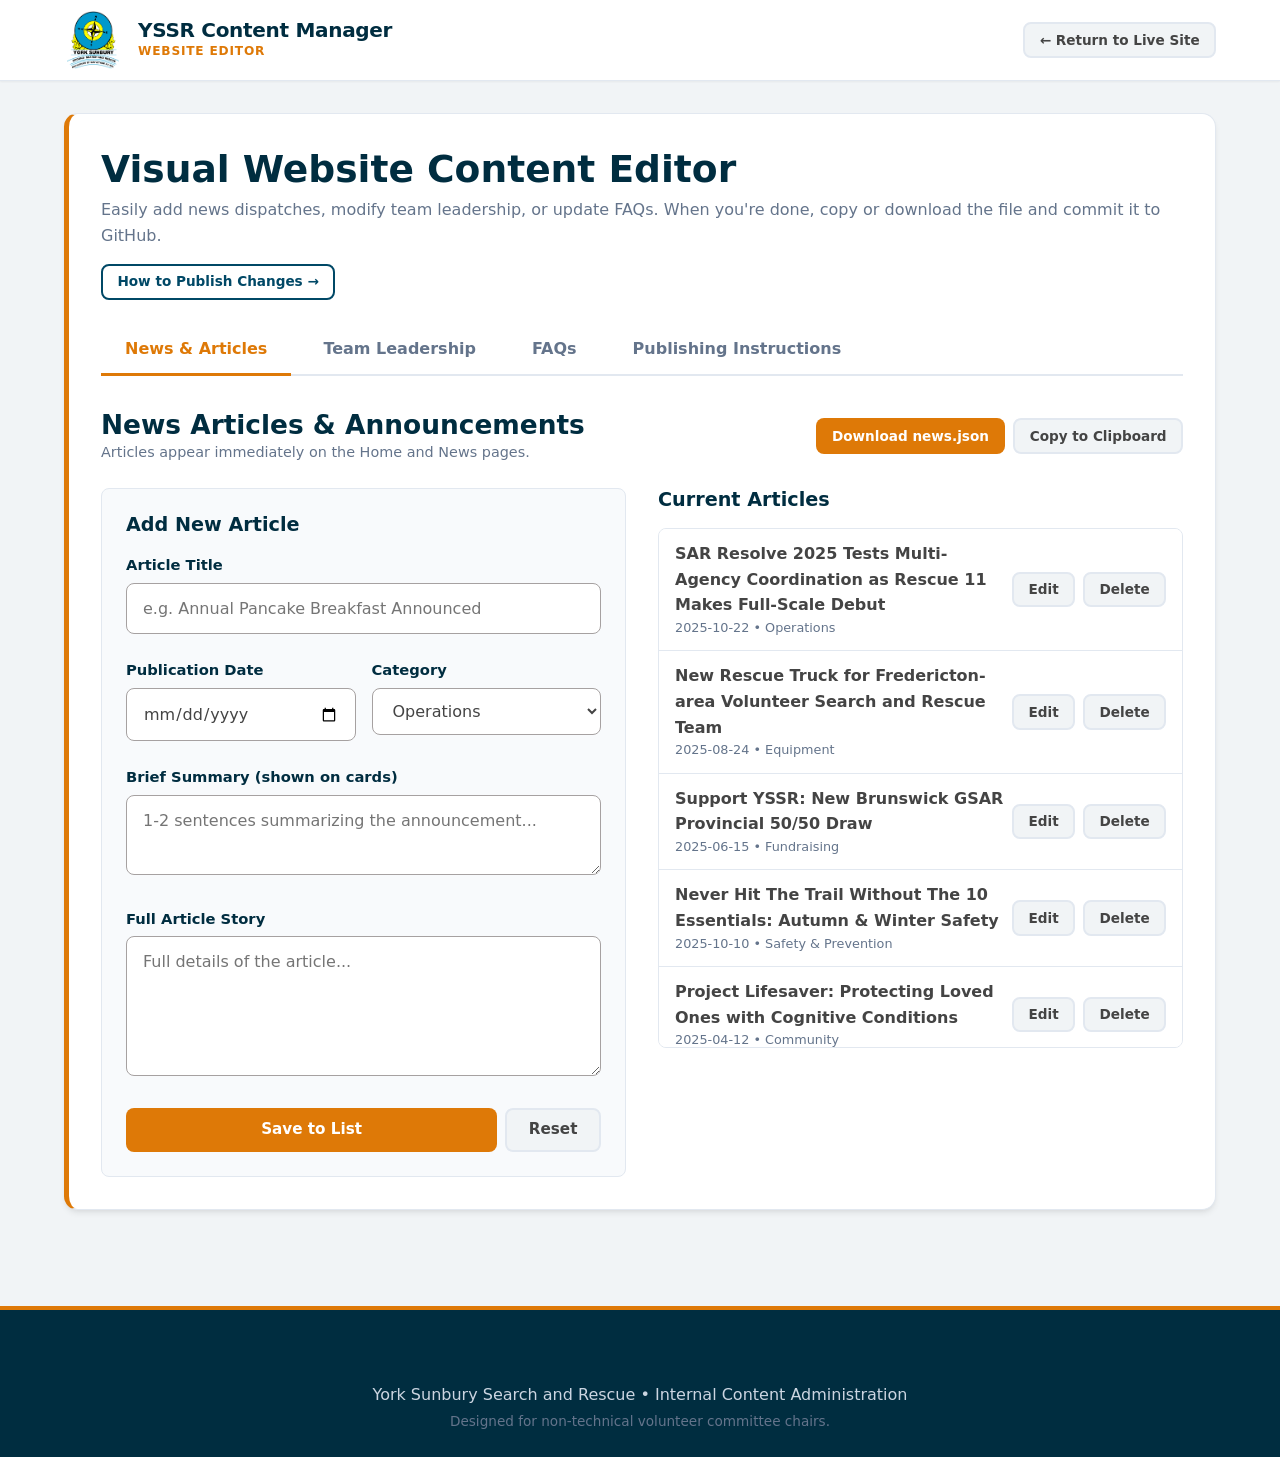
==== admin.html @ ed3f0718 "initial commit" ====
<!DOCTYPE html>
<html lang="en">
<head>
  <meta charset="UTF-8">
  <meta name="viewport" content="width=device-width, initial-scale=1.0">
  <title>Website Content Manager | York Sunbury Search and Rescue</title>
  <meta name="description" content="Visual Content Manager for YSSR volunteers and committee chairs to update news, team lists, and FAQs without touching code.">
  <link rel="icon" type="image/svg+xml" href="assets/images/favicon.ico">
  <link rel="stylesheet" href="css/styles.css">
  <style>
    .code-box {
      background: #0f172a;
      color: #38bdf8;
      padding: 1rem;
      border-radius: var(--radius-md);
      font-family: monospace;
      font-size: 0.85rem;
      overflow-x: auto;
      max-height: 250px;
    }
  </style>
</head>
<body style="background-color: var(--color-bg-alt);">
  <a href="#main-content" class="skip-to-content">Skip to main content</a>

  <!-- Header -->
  <header class="site-header">
    <div class="container header-inner">
      <a href="index.html" class="brand-identity">
        <img src="assets/images/logo.png" alt="York Sunbury Search and Rescue Crest" class="brand-logo-img">
        <div class="brand-titles">
          <span class="brand-name">YSSR Content Manager</span>
          <span class="brand-sub">Website Editor</span>
        </div>
      </a>

      <div class="nav-actions">
        <a href="index.html" class="btn btn-secondary btn-sm">&larr; Return to Live Site</a>
      </div>
    </div>
  </header>

  <main id="main-content" style="padding: 2rem 0 4rem 0;">
    <div class="container">
      <!-- Status message toast -->
      <div id="adminStatusMessage" style="display:none; background-color: var(--color-forest-light); color: var(--color-forest); padding: 1rem 1.5rem; border-radius: var(--radius-md); margin-bottom: 1.5rem; font-weight: 700; border-left: 4px solid var(--color-forest);"></div>

      <!-- Overview Banner -->
      <div class="admin-card" style="border-left: 5px solid var(--color-sar-orange);">
        <div class="admin-header-actions">
          <div>
            <h2 style="margin-bottom: 0.25rem;">Visual Website Content Editor</h2>
            <p style="color: var(--color-text-muted); margin-bottom: 0;">
              Easily add news dispatches, modify team leadership, or update FAQs. When you're done, copy or download the file and commit it to GitHub.
            </p>
          </div>
          <div>
            <a href="#how-to-publish" class="btn btn-outline-navy btn-sm">How to Publish Changes &rarr;</a>
          </div>
        </div>

        <!-- Tab Navigation -->
        <div class="tab-nav">
          <button type="button" class="active" data-tab="news">News &amp; Articles</button>
          <button type="button" data-tab="team">Team Leadership</button>
          <button type="button" data-tab="faq">FAQs</button>
          <button type="button" data-tab="guide">Publishing Instructions</button>
        </div>

        <!-- TAB 1: NEWS -->
        <div id="tab-news" class="admin-tab-pane">
          <div class="admin-header-actions">
            <div>
              <h3 style="margin-bottom: 0;">News Articles &amp; Announcements</h3>
              <p style="font-size: 0.9rem; color: var(--color-text-muted); margin-bottom: 0;">Articles appear immediately on the Home and News pages.</p>
            </div>
            <div style="display:flex; gap:0.5rem; flex-wrap:wrap;">
              <button type="button" class="btn btn-primary btn-sm" onclick="YSSRAdmin.exportData('news')">Download news.json</button>
              <button type="button" class="btn btn-secondary btn-sm" onclick="YSSRAdmin.copyToClipboard('news')">Copy to Clipboard</button>
            </div>
          </div>

          <div style="display: grid; grid-template-columns: 1fr 1fr; gap: 2rem; margin-top: 1.5rem;">
            <!-- Form -->
            <div style="background: var(--color-bg-light); border: 1px solid var(--color-border); border-radius: var(--radius-md); padding: 1.5rem;">
              <h4 id="newsFormHeading" style="margin-bottom: 1rem;">Add New Article</h4>
              <form id="newsEditForm">
                <div class="form-group">
                  <label for="newsTitle" class="form-label">Article Title</label>
                  <input type="text" id="newsTitle" class="form-control" required placeholder="e.g. Annual Pancake Breakfast Announced">
                </div>

                <div style="display: grid; grid-template-columns: 1fr 1fr; gap: 1rem;">
                  <div class="form-group">
                    <label for="newsDate" class="form-label">Publication Date</label>
                    <input type="date" id="newsDate" class="form-control" required>
                  </div>
                  <div class="form-group">
                    <label for="newsCategory" class="form-label">Category</label>
                    <select id="newsCategory" class="form-control" required>
                      <option value="Operations">Operations</option>
                      <option value="Equipment">Equipment</option>
                      <option value="Fundraising">Fundraising</option>
                      <option value="Safety & Prevention">Safety &amp; Prevention</option>
                      <option value="Community">Community</option>
                    </select>
                  </div>
                </div>

                <div class="form-group">
                  <label for="newsSummary" class="form-label">Brief Summary (shown on cards)</label>
                  <textarea id="newsSummary" class="form-control" style="min-height: 80px;" required placeholder="1-2 sentences summarizing the announcement..."></textarea>
                </div>

                <div class="form-group">
                  <label for="newsContent" class="form-label">Full Article Story</label>
                  <textarea id="newsContent" class="form-control" style="min-height: 140px;" required placeholder="Full details of the article..."></textarea>
                </div>

                <div style="display:flex; gap:0.5rem;">
                  <button type="submit" class="btn btn-primary" style="flex-grow:1;">Save to List</button>
                  <button type="button" class="btn btn-secondary" onclick="YSSRAdmin.resetNewsForm()">Reset</button>
                </div>
              </form>
            </div>

            <!-- List -->
            <div>
              <h4 style="margin-bottom: 1rem;">Current Articles</h4>
              <div id="adminNewsList" style="border: 1px solid var(--color-border); border-radius: var(--radius-md); max-height: 520px; overflow-y: auto;">
                <!-- Filled dynamically by admin.js -->
              </div>
            </div>
          </div>
        </div>

        <!-- TAB 2: TEAM -->
        <div id="tab-team" class="admin-tab-pane" style="display:none;">
          <div class="admin-header-actions">
            <div>
              <h3 style="margin-bottom: 0;">Board &amp; Committee Roster</h3>
              <p style="font-size: 0.9rem; color: var(--color-text-muted); margin-bottom: 0;">Updates the leadership section on the Who We Are page.</p>
            </div>
            <div style="display:flex; gap:0.5rem; flex-wrap:wrap;">
              <button type="button" class="btn btn-primary btn-sm" onclick="YSSRAdmin.exportData('team')">Download team.json</button>
              <button type="button" class="btn btn-secondary btn-sm" onclick="YSSRAdmin.copyToClipboard('team')">Copy to Clipboard</button>
            </div>
          </div>

          <div style="display: grid; grid-template-columns: 1fr 1fr; gap: 2rem; margin-top: 1.5rem;">
            <!-- Form -->
            <div style="background: var(--color-bg-light); border: 1px solid var(--color-border); border-radius: var(--radius-md); padding: 1.5rem;">
              <h4 style="margin-bottom: 1rem;">Add Team Member</h4>
              <form id="teamEditForm">
                <div class="form-group">
                  <label for="teamName" class="form-label">Full Name</label>
                  <input type="text" id="teamName" class="form-control" required placeholder="e.g. Jane Smith">
                </div>

                <div class="form-group">
                  <label for="teamRole" class="form-label">Role / Title</label>
                  <input type="text" id="teamRole" class="form-control" required placeholder="e.g. Training Committee Chair">
                </div>

                <div class="form-group">
                  <label for="teamGroup" class="form-label">Classification</label>
                  <select id="teamGroup" class="form-control" required>
                    <option value="executive">Executive Board (President, VP, Secretary, Treasurer)</option>
                    <option value="committees">Operational &amp; Committee Leadership</option>
                  </select>
                </div>

                <div class="form-group">
                  <label for="teamBio" class="form-label">Brief Description of Responsibilities</label>
                  <textarea id="teamBio" class="form-control" style="min-height: 80px;" placeholder="Oversees..."></textarea>
                </div>

                <button type="submit" class="btn btn-primary" style="width: 100%;">Add Member</button>
              </form>
            </div>

            <!-- List -->
            <div>
              <h4 style="margin-bottom: 1rem;">Active Leadership</h4>
              <div id="adminTeamList" style="border: 1px solid var(--color-border); border-radius: var(--radius-md); max-height: 520px; overflow-y: auto;">
                <!-- Dynamic list -->
              </div>
            </div>
          </div>
        </div>

        <!-- TAB 3: FAQ -->
        <div id="tab-faq" class="admin-tab-pane" style="display:none;">
          <div class="admin-header-actions">
            <div>
              <h3 style="margin-bottom: 0;">Frequently Asked Questions</h3>
              <p style="font-size: 0.9rem; color: var(--color-text-muted); margin-bottom: 0;">Updates the FAQ accordions on the Join Our Team and Contact pages.</p>
            </div>
            <div style="display:flex; gap:0.5rem; flex-wrap:wrap;">
              <button type="button" class="btn btn-primary btn-sm" onclick="YSSRAdmin.exportData('faq')">Download faq.json</button>
              <button type="button" class="btn btn-secondary btn-sm" onclick="YSSRAdmin.copyToClipboard('faq')">Copy to Clipboard</button>
            </div>
          </div>

          <div style="display: grid; grid-template-columns: 1fr 1fr; gap: 2rem; margin-top: 1.5rem;">
            <!-- Form -->
            <div style="background: var(--color-bg-light); border: 1px solid var(--color-border); border-radius: var(--radius-md); padding: 1.5rem;">
              <h4 style="margin-bottom: 1rem;">Add FAQ</h4>
              <form id="faqEditForm">
                <div class="form-group">
                  <label for="faqQuestion" class="form-label">Question</label>
                  <input type="text" id="faqQuestion" class="form-control" required placeholder="e.g. Do members receive mileage reimbursement?">
                </div>

                <div class="form-group">
                  <label for="faqCategory" class="form-label">Category</label>
                  <select id="faqCategory" class="form-control" required>
                    <option value="recruitment">Recruitment</option>
                    <option value="membership">Membership</option>
                    <option value="operations">Operations</option>
                    <option value="donations">Donations</option>
                  </select>
                </div>

                <div class="form-group">
                  <label for="faqAnswer" class="form-label">Detailed Answer</label>
                  <textarea id="faqAnswer" class="form-control" style="min-height: 120px;" required placeholder="Write the answer here..."></textarea>
                </div>

                <button type="submit" class="btn btn-primary" style="width: 100%;">Add FAQ</button>
              </form>
            </div>

            <!-- List -->
            <div>
              <h4 style="margin-bottom: 1rem;">Current FAQs</h4>
              <div id="adminFaqList" style="border: 1px solid var(--color-border); border-radius: var(--radius-md); max-height: 520px; overflow-y: auto;">
                <!-- Dynamic list -->
              </div>
            </div>
          </div>
        </div>

        <!-- TAB 4: PUBLISHING GUIDE -->
        <div id="tab-guide" class="admin-tab-pane" style="display:none;" id="how-to-publish">
          <h3>How to Publish Changes (1-Minute Guide for Non-Technical Members)</h3>
          <p class="lead">
            Because this website is static and hosted on GitHub Pages, publishing an update is as easy as editing a text document on GitHub.com without installing any software!
          </p>

          <div class="spotlight-grid" style="margin-top: 1.5rem;">
            <div>
              <h4>Method A: Directly on GitHub.com (Recommended for Fast Edits)</h4>
              <ol style="padding-left: 1.25rem; font-size: 0.95rem;">
                <li style="margin-bottom: 0.75rem;">
                  Use this tool to make your edits and click <strong>"Copy to Clipboard"</strong> above.
                </li>
                <li style="margin-bottom: 0.75rem;">
                  Navigate to your GitHub repository in your web browser (e.g. <code>github.com/yorksunburysar/website</code>).
                </li>
                <li style="margin-bottom: 0.75rem;">
                  Click on the <code>data/</code> folder, then select the file (<code>news.json</code>, <code>team.json</code>, or <code>faq.json</code>).
                </li>
                <li style="margin-bottom: 0.75rem;">
                  Click the <strong>Pencil icon (Edit this file)</strong> in the top right.
                </li>
                <li style="margin-bottom: 0.75rem;">
                  Select all and Paste your copied content.
                </li>
                <li>
                  Click the green <strong>"Commit changes"</strong> button. Your website updates automatically in about 30 seconds!
                </li>
              </ol>
            </div>

            <div>
              <h4>Method B: Drag &amp; Drop Downloaded File</h4>
              <ol style="padding-left: 1.25rem; font-size: 0.95rem;">
                <li style="margin-bottom: 0.75rem;">
                  Click <strong>"Download [file].json"</strong> above to save the file to your Downloads folder.
                </li>
                <li style="margin-bottom: 0.75rem;">
                  Open the repository on GitHub in the <code>data/</code> folder.
                </li>
                <li style="margin-bottom: 0.75rem;">
                  Click <strong>Add file &rarr; Upload files</strong> and drag the downloaded file in.
                </li>
                <li>
                  Click <strong>Commit changes</strong>.
                </li>
              </ol>
            </div>
          </div>
        </div>
      </div>
    </div>
  </main>

  <!-- Site Footer -->
  <footer class="site-footer">
    <div class="container text-center" style="text-align: center;">
      <p style="margin-bottom: 0.25rem;">York Sunbury Search and Rescue &bull; Internal Content Administration</p>
      <p style="font-size: 0.85rem; color: #64748b; margin-bottom: 0;">Designed for non-technical volunteer committee chairs.</p>
    </div>
  </footer>

  <script src="js/data-loader.js"></script>
  <script src="js/admin.js"></script>
</body>
</html>
---- css/styles.css ----
/* ==========================================================================
   York Sunbury Search and Rescue (YSSR) - Master Stylesheet
   Modern, accessible, fast, and responsive stylesheet
   ========================================================================== */

:root {
  /* Official YSSR Brand Color Palette */
  --color-primary-navy: #004866;       /* Official Dark Teal / Deep Navy */
  --color-navy-dark: #002d40;          /* Deep rich background navy */
  --color-navy-medium: #004866;        /* Official primary */
  --color-navy-light: #0090cc;         /* Official Bright SAR Blue */
  
  --color-sar-blue: #0090cc;           /* Official SAR Blue */
  --color-sar-blue-hover: #007bb0;     /* Blue Hover */
  --color-sar-blue-light: #e6f6fc;     /* Soft Blue Tint */
  --color-sar-teal-dark: #004866;      /* Official Deep Teal */

  --color-sar-orange: #de7907;         /* Official YSSR Warm Safety Orange */
  --color-sar-orange-hover: #be6504;   /* Deep Orange Hover */
  --color-sar-orange-light: #fef5ea;   /* Warm Orange Tint */
  --color-sar-orange-bright: #de7907;  /* Official Warm Orange */

  --color-gold: #ffff00;               /* Official Hi-Vis Rescue Yellow */
  --color-gold-light: #fffde6;         /* Soft Yellow Tint */

  --color-forest: #15803d;             /* AdventureSmart / Nature Accent */
  --color-forest-light: #dcfce7;

  --color-danger-red: #dc2626;         /* Emergency 911 Red */
  --color-danger-bg: #fee2e2;

  /* Official Neutrals */
  --color-white: #ffffff;              /* Official White */
  --color-black: #000000;              /* Official Black */
  --color-charcoal: #444444;           /* Official Dark Charcoal Grey */
  --color-silver: #a6a1a1;             /* Official Silver / Muted Slate */

  --color-bg-light: #f8fafc;
  --color-bg-alt: #f1f4f6;
  --color-border: #e2e8f0;
  --color-border-dark: #a6a1a1;

  --color-text-main: #444444;          /* Official Charcoal Text */
  --color-text-muted: #64748b;
  --color-text-light: #a6a1a1;         /* Official Silver Text */
  --color-text-inverse: #ffffff;

  /* Typography */
  --font-family-base: system-ui, -apple-system, BlinkMacSystemFont, 'Segoe UI', Roboto, Helvetica, Arial, sans-serif;
  --font-family-heading: system-ui, -apple-system, BlinkMacSystemFont, 'Segoe UI', Roboto, Helvetica, Arial, sans-serif;

  /* Spacing */
  --space-xxs: 0.25rem;
  --space-xs: 0.5rem;
  --space-sm: 0.75rem;
  --space-md: 1rem;
  --space-lg: 1.5rem;
  --space-xl: 2rem;
  --space-2xl: 3rem;
  --space-3xl: 4.5rem;

  /* Borders & Shadows */
  --radius-sm: 4px;
  --radius-md: 8px;
  --radius-lg: 14px;
  --radius-xl: 20px;
  --radius-full: 9999px;

  --shadow-sm: 0 1px 2px 0 rgba(0, 0, 0, 0.05);
  --shadow-md: 0 4px 6px -1px rgba(0, 0, 0, 0.08), 0 2px 4px -2px rgba(0, 0, 0, 0.05);
  --shadow-lg: 0 10px 15px -3px rgba(0, 0, 0, 0.1), 0 4px 6px -4px rgba(0, 0, 0, 0.05);
  --shadow-xl: 0 20px 25px -5px rgba(0, 0, 0, 0.12), 0 8px 10px -6px rgba(0, 0, 0, 0.04);

  --max-content-width: 1200px;
  --transition-normal: 0.25s cubic-bezier(0.16, 1, 0.3, 1);
}

/* Base Reset & Typography */
*, *::before, *::after {
  box-sizing: border-box;
  margin: 0;
  padding: 0;
}

html {
  font-size: 16px;
  scroll-behavior: smooth;
  scroll-padding-top: 80px;
}

body {
  font-family: var(--font-family-base);
  color: var(--color-text-main);
  background-color: var(--color-bg-light);
  line-height: 1.6;
  -webkit-font-smoothing: antialiased;
}

img, svg {
  display: block;
  max-width: 100%;
}

a {
  color: var(--color-sar-orange);
  text-decoration: none;
  transition: color var(--transition-normal);
}

a:hover, a:focus-visible {
  color: var(--color-sar-orange-hover);
  text-decoration: underline;
}

button, input, textarea, select {
  font: inherit;
}

h1, h2, h3, h4, h5, h6 {
  font-family: var(--font-family-heading);
  color: var(--color-navy-dark);
  line-height: 1.25;
  font-weight: 800;
  margin-bottom: var(--space-sm);
}

h1 { font-size: clamp(2rem, 4vw + 1rem, 3.25rem); }
h2 { font-size: clamp(1.75rem, 3vw + 0.5rem, 2.35rem); }
h3 { font-size: clamp(1.35rem, 2vw + 0.5rem, 1.65rem); }
h4 { font-size: 1.2rem; }

p {
  margin-bottom: var(--space-md);
}

p.lead {
  font-size: 1.2rem;
  line-height: 1.7;
  color: var(--color-text-muted);
}

ul, ol {
  margin-bottom: var(--space-md);
  padding-left: var(--space-xl);
}

/* Accessibility Skip Link */
.skip-to-content {
  position: absolute;
  top: -100px;
  left: var(--space-md);
  background: var(--color-sar-orange);
  color: #fff;
  padding: var(--space-xs) var(--space-md);
  z-index: 9999;
  border-radius: var(--radius-sm);
  font-weight: 700;
  transition: top 0.2s ease;
}

.skip-to-content:focus {
  top: var(--space-md);
}

/* Layout Container */
.container {
  width: 100%;
  max-width: var(--max-content-width);
  margin-left: auto;
  margin-right: auto;
  padding-left: var(--space-lg);
  padding-right: var(--space-lg);
}

.container-narrow {
  max-width: 860px;
}

/* Top Emergency Bar */
.emergency-banner {
  background-color: var(--color-danger-red);
  color: #ffffff;
  padding: var(--space-xs) var(--space-md);
  font-size: 0.88rem;
  font-weight: 600;
  letter-spacing: 0.2px;
}

.emergency-banner .container {
  display: flex;
  align-items: center;
  justify-content: space-between;
  gap: var(--space-md);
  flex-wrap: wrap;
}

.emergency-banner a {
  color: #ffffff;
  text-decoration: underline;
  font-weight: 800;
}

.emergency-banner a:hover {
  opacity: 0.9;
}

.emergency-pill {
  display: inline-flex;
  align-items: center;
  gap: 6px;
  background-color: rgba(255, 255, 255, 0.22);
  padding: 2px 10px;
  border-radius: var(--radius-full);
  font-size: 0.8rem;
  text-transform: uppercase;
  letter-spacing: 0.5px;
}

/* Announcement Top Ticker */
.recruitment-ticker {
  background-color: var(--color-navy-dark);
  color: #ffffff;
  border-bottom: 1px solid rgba(255, 255, 255, 0.1);
  padding: 6px var(--space-md);
  font-size: 0.85rem;
}

.recruitment-ticker .container {
  display: flex;
  align-items: center;
  justify-content: space-between;
  gap: var(--space-md);
}

.badge-tag {
  display: inline-block;
  background-color: var(--color-sar-orange);
  color: #ffffff;
  font-weight: 800;
  font-size: 0.72rem;
  padding: 2px 8px;
  border-radius: var(--radius-sm);
  text-transform: uppercase;
  margin-right: var(--space-xs);
}

.member-links-quick {
  display: flex;
  align-items: center;
  gap: var(--space-md);
  font-size: 0.8rem;
}

.member-links-quick a {
  color: var(--color-text-light);
  display: inline-flex;
  align-items: center;
  gap: 4px;
}

.member-links-quick a:hover {
  color: #ffffff;
  text-decoration: none;
}

/* Site Navigation Header */
.site-header {
  position: sticky;
  top: 0;
  background-color: #ffffff;
  border-bottom: 1px solid var(--color-border);
  box-shadow: var(--shadow-sm);
  z-index: 1000;
}

.header-inner {
  display: flex;
  align-items: center;
  justify-content: space-between;
  min-height: 80px;
  gap: var(--space-lg);
}

.brand-identity {
  display: flex;
  align-items: center;
  gap: var(--space-md);
  text-decoration: none !important;
}

.brand-logo-img {
  width: 58px;
  height: 58px;
  object-fit: contain;
  flex-shrink: 0;
  transition: transform 0.3s ease;
}

.brand-identity:hover .brand-logo-img {
  transform: scale(1.05);
}

.brand-titles {
  display: flex;
  flex-direction: column;
}

.brand-name {
  font-size: 1.25rem;
  font-weight: 900;
  color: var(--color-navy-dark);
  line-height: 1.15;
  letter-spacing: -0.3px;
}

.brand-sub {
  font-size: 0.76rem;
  font-weight: 700;
  color: var(--color-sar-orange);
  letter-spacing: 0.8px;
  text-transform: uppercase;
}

/* Nav Menu */
.main-nav {
  display: flex;
  align-items: center;
  gap: var(--space-xs);
}

.nav-links {
  list-style: none;
  display: flex;
  align-items: center;
  gap: 4px;
  margin: 0;
  padding: 0;
}

.nav-links li a {
  display: inline-block;
  padding: var(--space-xs) var(--space-sm);
  color: var(--color-text-main);
  font-weight: 700;
  font-size: 0.95rem;
  border-radius: var(--radius-md);
  transition: all var(--transition-normal);
  text-decoration: none;
}

.nav-links li a:hover,
.nav-links li a:focus-visible {
  color: var(--color-sar-orange);
  background-color: var(--color-sar-orange-light);
}

.nav-links li a.active {
  color: var(--color-sar-orange);
  font-weight: 800;
  position: relative;
}

.nav-links li a.active::after {
  content: '';
  display: block;
  height: 3px;
  background-color: var(--color-sar-orange);
  width: 100%;
  margin: 2px auto -5px auto;
  border-radius: var(--radius-full);
}

/* Header Action Buttons */
.nav-actions {
  display: flex;
  align-items: center;
  gap: var(--space-sm);
}

/* Button Component Library */
.btn {
  display: inline-flex;
  align-items: center;
  justify-content: center;
  gap: var(--space-xs);
  padding: 0.65rem 1.35rem;
  border-radius: var(--radius-md);
  font-weight: 700;
  font-size: 0.95rem;
  line-height: 1.25;
  text-align: center;
  cursor: pointer;
  border: 2px solid transparent;
  transition: all var(--transition-normal);
  text-decoration: none !important;
  white-space: nowrap;
}

.btn-sm {
  padding: 0.45rem 0.9rem;
  font-size: 0.85rem;
}

.btn-lg {
  padding: 0.9rem 1.85rem;
  font-size: 1.05rem;
}

.btn-primary {
  background-color: var(--color-sar-orange);
  color: #ffffff !important;
}

.btn-primary:hover, .btn-primary:focus-visible {
  background-color: var(--color-sar-orange-hover);
  box-shadow: 0 4px 12px rgba(224, 78, 0, 0.35);
  transform: translateY(-1px);
}

.btn-navy {
  background-color: var(--color-primary-navy);
  color: #ffffff !important;
}

.btn-navy:hover, .btn-navy:focus-visible {
  background-color: var(--color-sar-blue);
  box-shadow: 0 4px 12px rgba(0, 72, 102, 0.35);
  transform: translateY(-1px);
}

.btn-blue {
  background-color: var(--color-sar-blue);
  color: #ffffff !important;
}

.btn-blue:hover, .btn-blue:focus-visible {
  background-color: var(--color-sar-blue-hover);
  box-shadow: 0 4px 12px rgba(0, 144, 204, 0.35);
  transform: translateY(-1px);
}

.btn-outline-white {
  background-color: transparent;
  border-color: #ffffff;
  color: #ffffff !important;
}

.btn-outline-white:hover {
  background-color: #ffffff;
  color: var(--color-navy-dark) !important;
}

.btn-outline-navy {
  background-color: transparent;
  border-color: var(--color-primary-navy);
  color: var(--color-primary-navy) !important;
}

.btn-outline-navy:hover {
  background-color: var(--color-primary-navy);
  color: #ffffff !important;
}

.btn-secondary {
  background-color: var(--color-bg-alt);
  border-color: var(--color-border);
  color: var(--color-text-main) !important;
}

.btn-secondary:hover {
  background-color: var(--color-border);
}

/* Mobile Nav Toggle */
.mobile-nav-toggle {
  display: none;
  background: none;
  border: none;
  cursor: pointer;
  padding: var(--space-xs);
  color: var(--color-navy-dark);
}

.mobile-nav-toggle svg {
  width: 28px;
  height: 28px;
}

/* Hero Section */
.hero-section {
  position: relative;
  background: linear-gradient(135deg, rgba(0, 45, 64, 0.96) 0%, rgba(0, 72, 102, 0.92) 100%);
  color: #ffffff;
  padding: var(--space-3xl) 0 var(--space-2xl) 0;
  overflow: hidden;
}

/* Watermark Compass in Background */
.hero-section::before {
  content: '';
  position: absolute;
  top: 50%;
  right: -5%;
  transform: translateY(-50%);
  width: 580px;
  height: 580px;
  background-image: url('../assets/images/compass.png');
  background-repeat: no-repeat;
  background-position: center;
  background-size: contain;
  opacity: 0.10;
  pointer-events: none;
  z-index: 1;
}

.hero-inner {
  position: relative;
  z-index: 2;
  display: grid;
  grid-template-columns: 1.25fr 0.75fr;
  align-items: center;
  gap: var(--space-2xl);
}

.hero-eyebrow {
  display: inline-flex;
  align-items: center;
  gap: var(--space-xs);
  background-color: rgba(222, 121, 7, 0.22);
  border: 1px solid var(--color-sar-orange);
  color: #ffaa42;
  font-size: 0.85rem;
  font-weight: 800;
  padding: 4px 14px;
  border-radius: var(--radius-full);
  margin-bottom: var(--space-md);
  text-transform: uppercase;
  letter-spacing: 1px;
}

.hero-title {
  color: #ffffff;
  margin-bottom: var(--space-md);
  letter-spacing: -0.5px;
}

.hero-title span {
  color: var(--color-sar-orange);
}

.hero-desc {
  font-size: 1.25rem;
  line-height: 1.7;
  color: #e2e8f0;
  margin-bottom: var(--space-xl);
  max-width: 600px;
}

.hero-actions {
  display: flex;
  flex-wrap: wrap;
  gap: var(--space-md);
  margin-bottom: var(--space-xl);
}

.hero-trust-badges {
  display: flex;
  flex-wrap: wrap;
  align-items: center;
  gap: var(--space-lg);
  padding-top: var(--space-md);
  border-top: 1px solid rgba(255, 255, 255, 0.18);
  font-size: 0.88rem;
  color: var(--color-silver);
}

.trust-item {
  display: flex;
  align-items: center;
  gap: 8px;
}

.trust-item svg {
  width: 18px;
  height: 18px;
  color: var(--color-sar-orange);
}

/* Hero Badge Card */
.hero-card {
  position: relative;
  background: rgba(255, 255, 255, 0.06);
  backdrop-filter: blur(10px);
  border: 1px solid rgba(255, 255, 255, 0.2);
  border-radius: var(--radius-lg);
  padding: var(--space-xl);
  text-align: center;
  box-shadow: var(--shadow-xl);
}

.hero-emblem {
  width: 170px;
  height: 170px;
  object-fit: contain;
  margin: 0 auto var(--space-md) auto;
  filter: drop-shadow(0 10px 18px rgba(0,0,0,0.45));
}

.hero-card h3 {
  color: #ffffff;
  font-size: 1.35rem;
  margin-bottom: var(--space-xs);
}

.hero-card p {
  color: var(--color-silver);
  font-size: 0.92rem;
  margin-bottom: var(--space-md);
}

.hero-card-stats {
  display: grid;
  grid-template-columns: 1fr 1fr;
  gap: var(--space-sm);
  background: rgba(0, 0, 0, 0.35);
  padding: var(--space-sm);
  border-radius: var(--radius-md);
}

.stat-item-mini strong {
  display: block;
  font-size: 1.3rem;
  color: var(--color-sar-orange);
  font-weight: 800;
}

.stat-item-mini span {
  font-size: 0.75rem;
  color: #cbd5e1;
  text-transform: uppercase;
}

/* Metrics Banner / Stats Bar */
.metrics-bar {
  background-color: #ffffff;
  border-bottom: 1px solid var(--color-border);
  padding: var(--space-xl) 0;
  box-shadow: var(--shadow-sm);
}

.metrics-grid {
  display: grid;
  grid-template-columns: repeat(4, 1fr);
  gap: var(--space-lg);
}

.metric-card {
  text-align: center;
  padding: var(--space-md);
  border-right: 1px solid var(--color-border);
}

.metric-card:last-child {
  border-right: none;
}

.metric-number {
  font-size: clamp(2rem, 3vw, 2.75rem);
  font-weight: 900;
  color: var(--color-sar-orange);
  line-height: 1.1;
  margin-bottom: 4px;
}

.metric-label {
  font-size: 1.05rem;
  font-weight: 800;
  color: var(--color-navy-dark);
  margin-bottom: 4px;
}

.metric-detail {
  font-size: 0.85rem;
  color: var(--color-text-muted);
}

/* Sections Global */
.section {
  padding: var(--space-3xl) 0;
}

.section-alt {
  background-color: var(--color-bg-alt);
}

.section-navy {
  background-color: var(--color-primary-navy);
  color: #ffffff;
}

.section-navy h2, .section-navy h3 {
  color: #ffffff;
}

.section-header {
  text-align: center;
  max-width: 760px;
  margin: 0 auto var(--space-2xl) auto;
}

.section-tag {
  display: inline-block;
  color: var(--color-sar-orange);
  font-weight: 800;
  font-size: 0.85rem;
  text-transform: uppercase;
  letter-spacing: 1.5px;
  margin-bottom: var(--space-xs);
}

.section-desc {
  font-size: 1.15rem;
  color: var(--color-text-muted);
}

.section-navy .section-desc {
  color: #cbd5e1;
}

/* Pillars / Services Grid */
.pillars-grid {
  display: grid;
  grid-template-columns: repeat(auto-fit, minmax(260px, 1fr));
  gap: var(--space-xl);
}

.pillar-card {
  background: #ffffff;
  border: 1px solid var(--color-border);
  border-radius: var(--radius-lg);
  padding: var(--space-xl);
  transition: all var(--transition-normal);
  display: flex;
  flex-direction: column;
}

.pillar-card:hover {
  transform: translateY(-5px);
  box-shadow: var(--shadow-lg);
  border-color: var(--color-sar-orange);
}

.pillar-icon-box {
  width: 58px;
  height: 58px;
  border-radius: var(--radius-md);
  background-color: var(--color-sar-orange-light);
  color: var(--color-sar-orange);
  display: flex;
  align-items: center;
  justify-content: center;
  margin-bottom: var(--space-lg);
}

.pillar-icon-box svg {
  width: 30px;
  height: 30px;
}

.pillar-card h3 {
  font-size: 1.35rem;
  margin-bottom: var(--space-sm);
}

.pillar-card p {
  color: var(--color-text-muted);
  font-size: 0.98rem;
  flex-grow: 1;
}

.card-link {
  display: inline-flex;
  align-items: center;
  gap: 6px;
  font-weight: 800;
  font-size: 0.95rem;
  color: var(--color-sar-orange);
  margin-top: var(--space-sm);
}

.card-link svg {
  width: 16px;
  height: 16px;
  transition: transform 0.2s ease;
}

.card-link:hover svg {
  transform: translateX(4px);
}

/* News Cards Grid */
.news-grid {
  display: grid;
  grid-template-columns: repeat(auto-fit, minmax(320px, 1fr));
  gap: var(--space-xl);
}

.news-card {
  background: #ffffff;
  border: 1px solid var(--color-border);
  border-radius: var(--radius-lg);
  overflow: hidden;
  display: flex;
  flex-direction: column;
  transition: all var(--transition-normal);
}

.news-card:hover {
  transform: translateY(-4px);
  box-shadow: var(--shadow-md);
  border-color: var(--color-border-dark);
}

.news-card-badge-wrap {
  padding: var(--space-lg) var(--space-lg) 0 var(--space-lg);
  display: flex;
  justify-content: space-between;
  align-items: center;
}

.news-category-badge {
  background-color: var(--color-sar-orange-light);
  color: var(--color-sar-orange);
  font-size: 0.75rem;
  font-weight: 800;
  text-transform: uppercase;
  padding: 3px 10px;
  border-radius: var(--radius-full);
}

.news-date {
  font-size: 0.85rem;
  color: var(--color-text-light);
  font-weight: 600;
}

.news-card-body {
  padding: var(--space-md) var(--space-lg) var(--space-lg) var(--space-lg);
  display: flex;
  flex-direction: column;
  flex-grow: 1;
}

.news-card-title {
  font-size: 1.25rem;
  line-height: 1.35;
  margin-bottom: var(--space-xs);
  color: var(--color-navy-dark);
}

.news-card-excerpt {
  color: var(--color-text-muted);
  font-size: 0.95rem;
  line-height: 1.55;
  margin-bottom: var(--space-md);
  flex-grow: 1;
}

/* Endorsement / Police Quote Banner */
.endorsement-box {
  background: linear-gradient(135deg, var(--color-navy-dark) 0%, var(--color-navy-medium) 100%);
  color: #ffffff;
  border-radius: var(--radius-xl);
  padding: var(--space-2xl);
  position: relative;
  overflow: hidden;
}

.endorsement-quote {
  font-size: 1.25rem;
  font-style: italic;
  line-height: 1.7;
  color: #f1f5f9;
  margin-bottom: var(--space-lg);
  position: relative;
  z-index: 2;
}

.endorsement-author {
  display: flex;
  align-items: center;
  gap: var(--space-md);
}

.author-badge {
  width: 52px;
  height: 52px;
  border-radius: var(--radius-full);
  background-color: var(--color-sar-orange);
  color: #ffffff;
  display: flex;
  align-items: center;
  justify-content: center;
  font-weight: 900;
  font-size: 1.2rem;
}

.author-info strong {
  display: block;
  font-size: 1.1rem;
  color: #ffffff;
}

.author-info span {
  font-size: 0.88rem;
  color: #94a3b8;
}

/* Project Lifesaver Feature Spotlight */
.spotlight-grid {
  display: grid;
  grid-template-columns: 1fr 1fr;
  align-items: center;
  gap: var(--space-2xl);
}

.spotlight-content h3 {
  font-size: 2rem;
  margin-bottom: var(--space-md);
}

.feature-list {
  list-style: none;
  padding: 0;
  margin: var(--space-lg) 0;
}

.feature-list li {
  display: flex;
  align-items: flex-start;
  gap: var(--space-sm);
  margin-bottom: var(--space-sm);
  font-size: 1rem;
}

.feature-list li svg {
  width: 20px;
  height: 20px;
  color: var(--color-forest);
  flex-shrink: 0;
  margin-top: 3px;
}

.spotlight-card {
  background: #ffffff;
  border: 1px solid var(--color-border);
  border-radius: var(--radius-xl);
  padding: var(--space-2xl);
  box-shadow: var(--shadow-lg);
  border-top: 6px solid var(--color-sar-orange);
}

/* FAQ Accordion */
.faq-accordion {
  max-width: 860px;
  margin: 0 auto;
}

.faq-item {
  background: #ffffff;
  border: 1px solid var(--color-border);
  border-radius: var(--radius-md);
  margin-bottom: var(--space-sm);
  overflow: hidden;
  transition: border-color 0.2s ease;
}

.faq-item:hover {
  border-color: var(--color-border-dark);
}

.faq-question {
  width: 100%;
  display: flex;
  align-items: center;
  justify-content: space-between;
  padding: var(--space-lg);
  background: none;
  border: none;
  text-align: left;
  font-size: 1.05rem;
  font-weight: 800;
  color: var(--color-navy-dark);
  cursor: pointer;
  gap: var(--space-md);
}

.faq-icon {
  width: 24px;
  height: 24px;
  flex-shrink: 0;
  transition: transform 0.25s ease;
  color: var(--color-sar-orange);
}

.faq-item.open .faq-icon {
  transform: rotate(180deg);
}

.faq-answer {
  display: none;
  padding: 0 var(--space-lg) var(--space-lg) var(--space-lg);
  color: var(--color-text-main);
  line-height: 1.65;
  border-top: 1px solid transparent;
}

.faq-item.open .faq-answer {
  display: block;
}

/* Team Grid */
.team-grid {
  display: grid;
  grid-template-columns: repeat(auto-fill, minmax(260px, 1fr));
  gap: var(--space-xl);
}

.team-card {
  background: #ffffff;
  border: 1px solid var(--color-border);
  border-radius: var(--radius-lg);
  padding: var(--space-lg);
  text-align: center;
  transition: all var(--transition-normal);
}

.team-card:hover {
  transform: translateY(-4px);
  box-shadow: var(--shadow-md);
  border-color: var(--color-sar-orange);
}

.team-avatar {
  width: 80px;
  height: 80px;
  border-radius: var(--radius-full);
  background: linear-gradient(135deg, var(--color-navy-medium), var(--color-navy-dark));
  color: #ffffff;
  display: flex;
  align-items: center;
  justify-content: center;
  font-size: 1.5rem;
  font-weight: 900;
  margin: 0 auto var(--space-md) auto;
  border: 3px solid var(--color-sar-orange-light);
}

.team-name {
  font-size: 1.15rem;
  margin-bottom: 2px;
}

.team-role {
  font-size: 0.88rem;
  font-weight: 700;
  color: var(--color-sar-orange);
  margin-bottom: var(--space-sm);
  text-transform: uppercase;
  letter-spacing: 0.5px;
}

.team-bio {
  font-size: 0.88rem;
  color: var(--color-text-muted);
  line-height: 1.5;
  margin-bottom: 0;
}

/* Forms & Inputs */
.form-group {
  margin-bottom: var(--space-lg);
}

.form-label {
  display: block;
  font-weight: 700;
  font-size: 0.92rem;
  margin-bottom: 6px;
  color: var(--color-navy-dark);
}

.form-control {
  width: 100%;
  padding: 0.75rem 1rem;
  border: 1.5px solid var(--color-border-dark);
  border-radius: var(--radius-md);
  background: #ffffff;
  color: var(--color-text-main);
  transition: border-color 0.2s ease, box-shadow 0.2s ease;
}

.form-control:focus {
  outline: none;
  border-color: var(--color-sar-orange);
  box-shadow: 0 0 0 3px rgba(224, 78, 0, 0.15);
}

textarea.form-control {
  resize: vertical;
  min-height: 120px;
}

/* CTA Callout Banner */
.cta-banner {
  background: linear-gradient(135deg, var(--color-sar-orange) 0%, #d44300 100%);
  color: #ffffff;
  padding: var(--space-2xl) 0;
  border-radius: var(--radius-xl);
  text-align: center;
  margin: var(--space-2xl) 0;
}

.cta-banner h2 {
  color: #ffffff;
  margin-bottom: var(--space-sm);
}

.cta-banner p {
  font-size: 1.15rem;
  max-width: 600px;
  margin: 0 auto var(--space-lg) auto;
  opacity: 0.95;
}

/* Footer */
.site-footer {
  background-color: var(--color-navy-dark);
  color: #cbd5e1;
  padding: var(--space-3xl) 0 var(--space-lg) 0;
  border-top: 4px solid var(--color-sar-orange);
}

.footer-grid {
  display: grid;
  grid-template-columns: 1.5fr 1fr 1fr 1.25fr;
  gap: var(--space-2xl);
  margin-bottom: var(--space-2xl);
}

.footer-col h4 {
  color: #ffffff;
  font-size: 1.1rem;
  margin-bottom: var(--space-md);
  position: relative;
  padding-bottom: 8px;
}

.footer-col h4::after {
  content: '';
  position: absolute;
  bottom: 0;
  left: 0;
  width: 32px;
  height: 2px;
  background-color: var(--color-sar-orange);
}

.footer-col ul {
  list-style: none;
  padding: 0;
  margin: 0;
}

.footer-col ul li {
  margin-bottom: 8px;
}

.footer-col ul li a {
  color: #cbd5e1;
  font-size: 0.92rem;
  transition: color 0.2s ease;
}

.footer-col ul li a:hover {
  color: #ffffff;
  text-decoration: underline;
}

.footer-brand-bio {
  font-size: 0.92rem;
  line-height: 1.6;
  color: #94a3b8;
  margin-top: var(--space-sm);
}

.footer-contact-item {
  display: flex;
  align-items: flex-start;
  gap: 10px;
  margin-bottom: 10px;
  font-size: 0.9rem;
}

.footer-contact-item svg {
  width: 18px;
  height: 18px;
  color: #ff7a29;
  flex-shrink: 0;
  margin-top: 3px;
}

.social-links {
  display: flex;
  gap: var(--space-sm);
  margin-top: var(--space-md);
}

.social-link {
  width: 38px;
  height: 38px;
  border-radius: var(--radius-full);
  background: rgba(255, 255, 255, 0.1);
  color: #ffffff;
  display: flex;
  align-items: center;
  justify-content: center;
  transition: all 0.2s ease;
}

.social-link svg {
  width: 18px;
  height: 18px;
}

.social-link:hover {
  background: var(--color-sar-orange);
  color: #ffffff;
  transform: translateY(-2px);
}

.footer-bottom {
  padding-top: var(--space-lg);
  border-top: 1px solid rgba(255, 255, 255, 0.1);
  display: flex;
  justify-content: space-between;
  align-items: center;
  flex-wrap: wrap;
  gap: var(--space-md);
  font-size: 0.85rem;
  color: #64748b;
}

.footer-bottom a {
  color: #94a3b8;
}

.footer-bottom a:hover {
  color: #ffffff;
}

/* Breadcrumb & Subpage Hero */
.page-hero {
  position: relative;
  background: linear-gradient(135deg, var(--color-navy-dark) 0%, var(--color-primary-navy) 100%);
  color: #ffffff;
  padding: var(--space-2xl) 0 var(--space-xl) 0;
  border-bottom: 3px solid var(--color-sar-orange);
  overflow: hidden;
}

.page-hero::after {
  content: '';
  position: absolute;
  top: 50%;
  right: 5%;
  transform: translateY(-50%);
  width: 220px;
  height: 220px;
  background-image: url('../assets/images/compass.png');
  background-repeat: no-repeat;
  background-position: center;
  background-size: contain;
  opacity: 0.08;
  pointer-events: none;
}

.page-hero .container {
  position: relative;
  z-index: 2;
}

.page-hero h1 {
  color: #ffffff;
  margin-bottom: var(--space-xs);
}

.page-hero .lead {
  color: #cbd5e1;
  max-width: 700px;
}

.breadcrumb {
  display: flex;
  align-items: center;
  gap: 8px;
  font-size: 0.85rem;
  color: #94a3b8;
  margin-bottom: var(--space-sm);
}

.breadcrumb a {
  color: #cbd5e1;
}

.breadcrumb a:hover {
  color: #ffffff;
}

/* Content Blocks & Typography */
.content-card {
  background: #ffffff;
  border: 1px solid var(--color-border);
  border-radius: var(--radius-lg);
  padding: var(--space-2xl);
  box-shadow: var(--shadow-sm);
  margin-bottom: var(--space-xl);
}

.content-card h2, .content-card h3 {
  margin-top: var(--space-lg);
  margin-bottom: var(--space-sm);
}

.content-card h2:first-child, .content-card h3:first-child {
  margin-top: 0;
}

/* Steps / Checklist Component */
.steps-list {
  counter-reset: step-counter;
  list-style: none;
  padding: 0;
  margin: var(--space-lg) 0;
}

.steps-list li {
  counter-increment: step-counter;
  position: relative;
  padding-left: 54px;
  margin-bottom: var(--space-lg);
}

.steps-list li::before {
  content: counter(step-counter);
  position: absolute;
  left: 0;
  top: 0;
  width: 38px;
  height: 38px;
  border-radius: var(--radius-full);
  background-color: var(--color-sar-orange);
  color: #ffffff;
  font-weight: 900;
  font-size: 1.1rem;
  display: flex;
  align-items: center;
  justify-content: center;
}

.steps-list li h4 {
  margin-bottom: 4px;
  font-size: 1.15rem;
}

.steps-list li p {
  color: var(--color-text-muted);
  margin-bottom: 0;
}

/* Filter Bar (News, FAQs) */
.filter-bar {
  display: flex;
  flex-wrap: wrap;
  gap: var(--space-xs);
  margin-bottom: var(--space-xl);
}

.filter-btn {
  background: #ffffff;
  border: 1.5px solid var(--color-border);
  border-radius: var(--radius-full);
  padding: 6px 18px;
  font-size: 0.88rem;
  font-weight: 700;
  color: var(--color-text-muted);
  cursor: pointer;
  transition: all 0.2s ease;
}

.filter-btn:hover {
  border-color: var(--color-sar-orange);
  color: var(--color-sar-orange);
}

.filter-btn.active {
  background: var(--color-sar-orange);
  border-color: var(--color-sar-orange);
  color: #ffffff;
}

/* Admin / Editor Styling */
.admin-card {
  background: #ffffff;
  border-radius: var(--radius-lg);
  border: 1px solid var(--color-border);
  padding: var(--space-xl);
  box-shadow: var(--shadow-md);
  margin-bottom: var(--space-xl);
}

.admin-header-actions {
  display: flex;
  align-items: center;
  justify-content: space-between;
  gap: var(--space-md);
  flex-wrap: wrap;
  margin-bottom: var(--space-lg);
}

.tab-nav {
  display: flex;
  gap: var(--space-xs);
  border-bottom: 2px solid var(--color-border);
  margin-bottom: var(--space-xl);
}

.tab-nav button {
  background: none;
  border: none;
  padding: var(--space-sm) var(--space-lg);
  font-weight: 800;
  color: var(--color-text-muted);
  cursor: pointer;
  border-bottom: 3px solid transparent;
  margin-bottom: -2px;
  transition: all 0.2s ease;
}

.tab-nav button.active {
  color: var(--color-sar-orange);
  border-bottom-color: var(--color-sar-orange);
}

/* Modal Popup */
.modal-overlay {
  display: none;
  position: fixed;
  top: 0;
  left: 0;
  width: 100vw;
  height: 100vh;
  background: rgba(11, 30, 51, 0.7);
  backdrop-filter: blur(4px);
  z-index: 9999;
  align-items: center;
  justify-content: center;
  padding: var(--space-md);
}

.modal-overlay.active {
  display: flex;
}

.modal-box {
  background: #ffffff;
  width: 100%;
  max-width: 680px;
  max-height: 90vh;
  overflow-y: auto;
  border-radius: var(--radius-xl);
  box-shadow: var(--shadow-xl);
  padding: var(--space-2xl);
  position: relative;
}

.modal-close {
  position: absolute;
  top: var(--space-lg);
  right: var(--space-lg);
  background: none;
  border: none;
  font-size: 1.5rem;
  color: var(--color-text-muted);
  cursor: pointer;
}

/* Responsive Media Queries */
@media (max-width: 992px) {
  .hero-inner {
    grid-template-columns: 1fr;
    text-align: center;
  }
  .hero-desc {
    margin-left: auto;
    margin-right: auto;
  }
  .hero-actions {
    justify-content: center;
  }
  .hero-trust-badges {
    justify-content: center;
  }
  .spotlight-grid {
    grid-template-columns: 1fr;
  }
  .metrics-grid {
    grid-template-columns: 1fr 1fr;
  }
  .metric-card:nth-child(2) {
    border-right: none;
  }
  .footer-grid {
    grid-template-columns: 1fr 1fr;
  }
}

@media (max-width: 768px) {
  .mobile-nav-toggle {
    display: block;
  }

  .nav-links {
    display: none;
    position: absolute;
    top: 100%;
    left: 0;
    width: 100%;
    background-color: #ffffff;
    border-bottom: 2px solid var(--color-border);
    box-shadow: var(--shadow-lg);
    flex-direction: column;
    padding: var(--space-md);
    gap: 4px;
  }

  .nav-links.open {
    display: flex;
  }

  .nav-links li {
    width: 100%;
  }

  .nav-links li a {
    width: 100%;
    padding: var(--space-sm) var(--space-md);
  }

  .header-inner {
    min-height: 70px;
  }

  .metrics-grid {
    grid-template-columns: 1fr;
  }
  .metric-card {
    border-right: none;
    border-bottom: 1px solid var(--color-border);
  }
  .metric-card:last-child {
    border-bottom: none;
  }

  .footer-grid {
    grid-template-columns: 1fr;
  }

  .recruitment-ticker .container {
    flex-direction: column;
    text-align: center;
    gap: 4px;
  }

  .endorsement-quote {
    font-size: 1.05rem;
  }
}
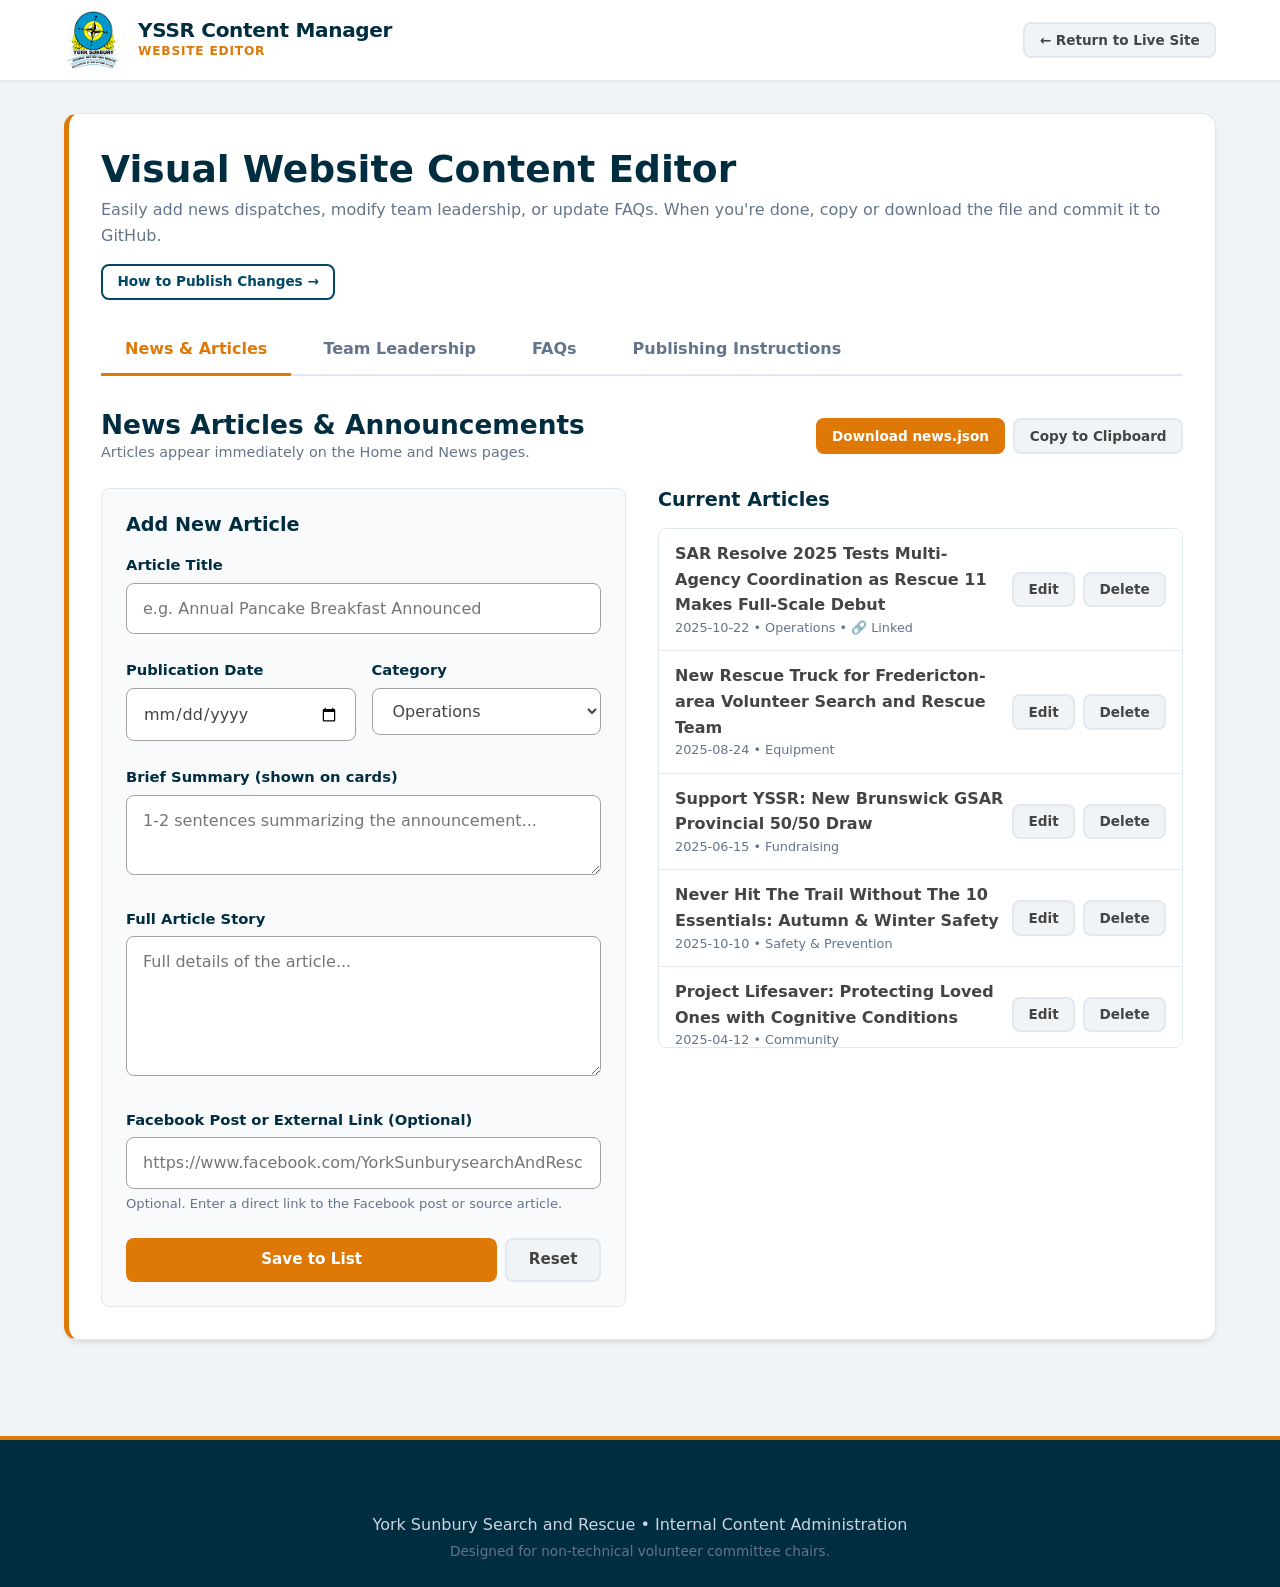
==== commit aabbb744: "Adding ability to use links in stories" ====
--- a/admin.html
+++ b/admin.html
@@ -117,6 +117,12 @@
                   <textarea id="newsContent" class="form-control" style="min-height: 140px;" required placeholder="Full details of the article..."></textarea>
                 </div>
 
+                <div class="form-group">
+                  <label for="newsLink" class="form-label">Facebook Post or External Link (Optional)</label>
+                  <input type="url" id="newsLink" class="form-control" placeholder="https://www.facebook.com/YorkSunburysearchAndRescue/posts/..." pattern="https?://.*">
+                  <small style="color: var(--color-text-muted); font-size: 0.82rem; display:block; margin-top: 4px;">Optional. Enter a direct link to the Facebook post or source article.</small>
+                </div>
+
                 <div style="display:flex; gap:0.5rem;">
                   <button type="submit" class="btn btn-primary" style="flex-grow:1;">Save to List</button>
                   <button type="button" class="btn btn-secondary" onclick="YSSRAdmin.resetNewsForm()">Reset</button>
--- a/css/styles.css
+++ b/css/styles.css
@@ -1344,14 +1344,14 @@
   margin: var(--space-lg) 0;
 }
 
-.steps-list li {
+.steps-list > li {
   counter-increment: step-counter;
   position: relative;
   padding-left: 54px;
   margin-bottom: var(--space-lg);
 }
 
-.steps-list li::before {
+.steps-list > li::before {
   content: counter(step-counter);
   position: absolute;
   left: 0;
@@ -1368,14 +1368,22 @@
   justify-content: center;
 }
 
-.steps-list li h4 {
+.steps-list > li > h4 {
   margin-bottom: 4px;
   font-size: 1.15rem;
 }
 
-.steps-list li p {
+.steps-list > li > p {
   color: var(--color-text-muted);
   margin-bottom: 0;
+}
+
+.steps-list ul {
+  list-style: disc;
+}
+
+.steps-list ol {
+  list-style: decimal;
 }
 
 /* Filter Bar (News, FAQs) */
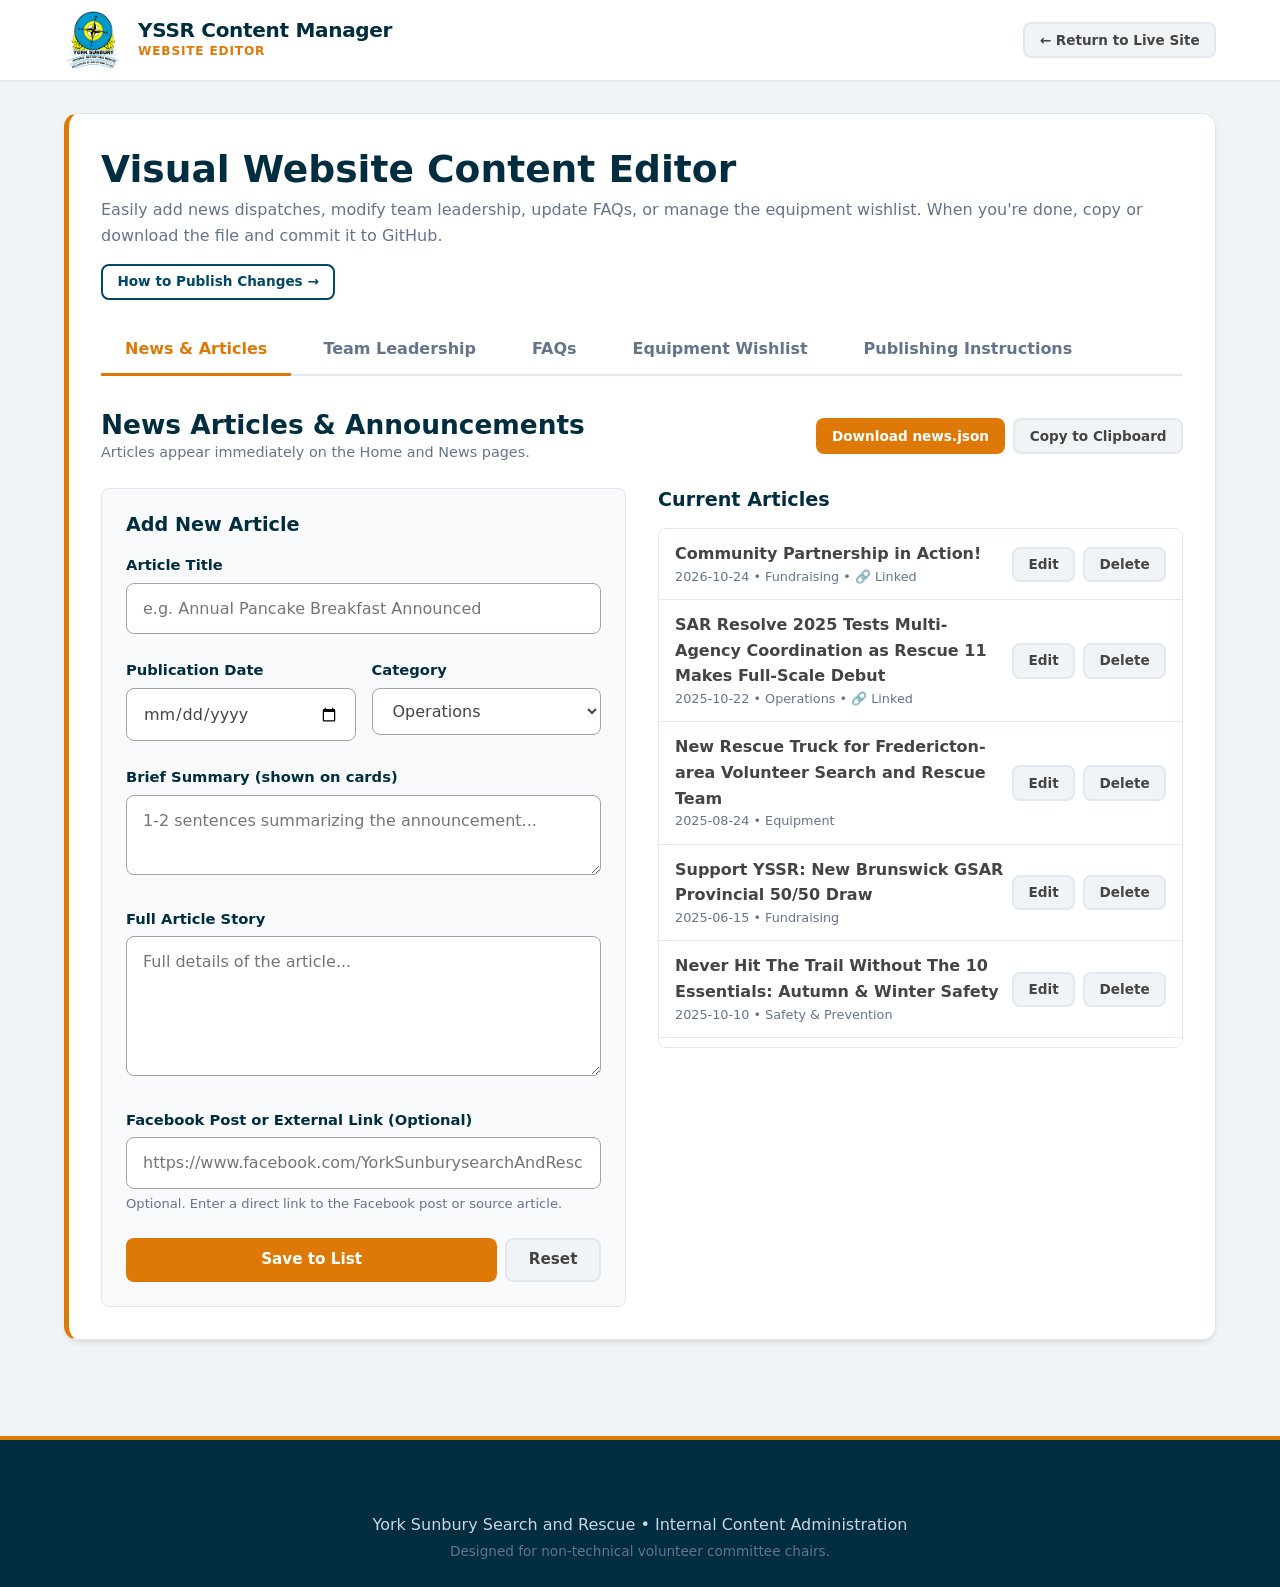
==== commit 1c096859: "adding wishlist json" ====
--- a/admin.html
+++ b/admin.html
@@ -51,7 +51,7 @@
           <div>
             <h2 style="margin-bottom: 0.25rem;">Visual Website Content Editor</h2>
             <p style="color: var(--color-text-muted); margin-bottom: 0;">
-              Easily add news dispatches, modify team leadership, or update FAQs. When you're done, copy or download the file and commit it to GitHub.
+              Easily add news dispatches, modify team leadership, update FAQs, or manage the equipment wishlist. When you're done, copy or download the file and commit it to GitHub.
             </p>
           </div>
           <div>
@@ -64,6 +64,7 @@
           <button type="button" class="active" data-tab="news">News &amp; Articles</button>
           <button type="button" data-tab="team">Team Leadership</button>
           <button type="button" data-tab="faq">FAQs</button>
+          <button type="button" data-tab="wishlist">Equipment Wishlist</button>
           <button type="button" data-tab="guide">Publishing Instructions</button>
         </div>
 
@@ -247,7 +248,57 @@
           </div>
         </div>
 
-        <!-- TAB 4: PUBLISHING GUIDE -->
+        <!-- TAB 4: WISHLIST -->
+        <div id="tab-wishlist" class="admin-tab-pane" style="display:none;">
+          <div class="admin-header-actions">
+            <div>
+              <h3 style="margin-bottom: 0;">Equipment Wishlist Items</h3>
+              <p style="font-size: 0.9rem; color: var(--color-text-muted); margin-bottom: 0;">Updates the equipment wishlist on the Donate &amp; Support page.</p>
+            </div>
+            <div style="display:flex; gap:0.5rem; flex-wrap:wrap;">
+              <button type="button" class="btn btn-primary btn-sm" onclick="YSSRAdmin.exportData('wishlist')">Download wishlist.json</button>
+              <button type="button" class="btn btn-secondary btn-sm" onclick="YSSRAdmin.copyToClipboard('wishlist')">Copy to Clipboard</button>
+            </div>
+          </div>
+
+          <div style="display: grid; grid-template-columns: 1fr 1fr; gap: 2rem; margin-top: 1.5rem;">
+            <!-- Form -->
+            <div style="background: var(--color-bg-light); border: 1px solid var(--color-border); border-radius: var(--radius-md); padding: 1.5rem;">
+              <h4 id="wishlistFormHeading" style="margin-bottom: 1rem;">Add Wishlist Item</h4>
+              <form id="wishlistEditForm">
+                <div class="form-group">
+                  <label for="wishlistTitle" class="form-label">Item Name</label>
+                  <input type="text" id="wishlistTitle" class="form-control" required placeholder="e.g. VHF Radios & GPS Units">
+                </div>
+
+                <div class="form-group">
+                  <label for="wishlistCost" class="form-label">Approximate Cost / Sponsoring Amount</label>
+                  <input type="text" id="wishlistCost" class="form-control" required placeholder="e.g. Approx. $450 – $800 each">
+                </div>
+
+                <div class="form-group">
+                  <label for="wishlistDescription" class="form-label">Description &amp; Operational Need</label>
+                  <textarea id="wishlistDescription" class="form-control" style="min-height: 100px;" required placeholder="Explain why this equipment is needed for search operations..."></textarea>
+                </div>
+
+                <div style="display:flex; gap:0.5rem;">
+                  <button type="submit" class="btn btn-primary" style="flex-grow:1;">Save to Wishlist</button>
+                  <button type="button" class="btn btn-secondary" onclick="YSSRAdmin.resetWishlistForm()">Reset</button>
+                </div>
+              </form>
+            </div>
+
+            <!-- List -->
+            <div>
+              <h4 style="margin-bottom: 1rem;">Current Wishlist Items</h4>
+              <div id="adminWishlistList" style="border: 1px solid var(--color-border); border-radius: var(--radius-md); max-height: 520px; overflow-y: auto;">
+                <!-- Dynamic list -->
+              </div>
+            </div>
+          </div>
+        </div>
+
+        <!-- TAB 5: PUBLISHING GUIDE -->
         <div id="tab-guide" class="admin-tab-pane" style="display:none;" id="how-to-publish">
           <h3>How to Publish Changes (1-Minute Guide for Non-Technical Members)</h3>
           <p class="lead">
@@ -265,7 +316,7 @@
                   Navigate to your GitHub repository in your web browser (e.g. <code>github.com/yorksunburysar/website</code>).
                 </li>
                 <li style="margin-bottom: 0.75rem;">
-                  Click on the <code>data/</code> folder, then select the file (<code>news.json</code>, <code>team.json</code>, or <code>faq.json</code>).
+                  Click on the <code>data/</code> folder, then select the file (<code>news.json</code>, <code>team.json</code>, <code>faq.json</code>, or <code>wishlist.json</code>).
                 </li>
                 <li style="margin-bottom: 0.75rem;">
                   Click the <strong>Pencil icon (Edit this file)</strong> in the top right.
